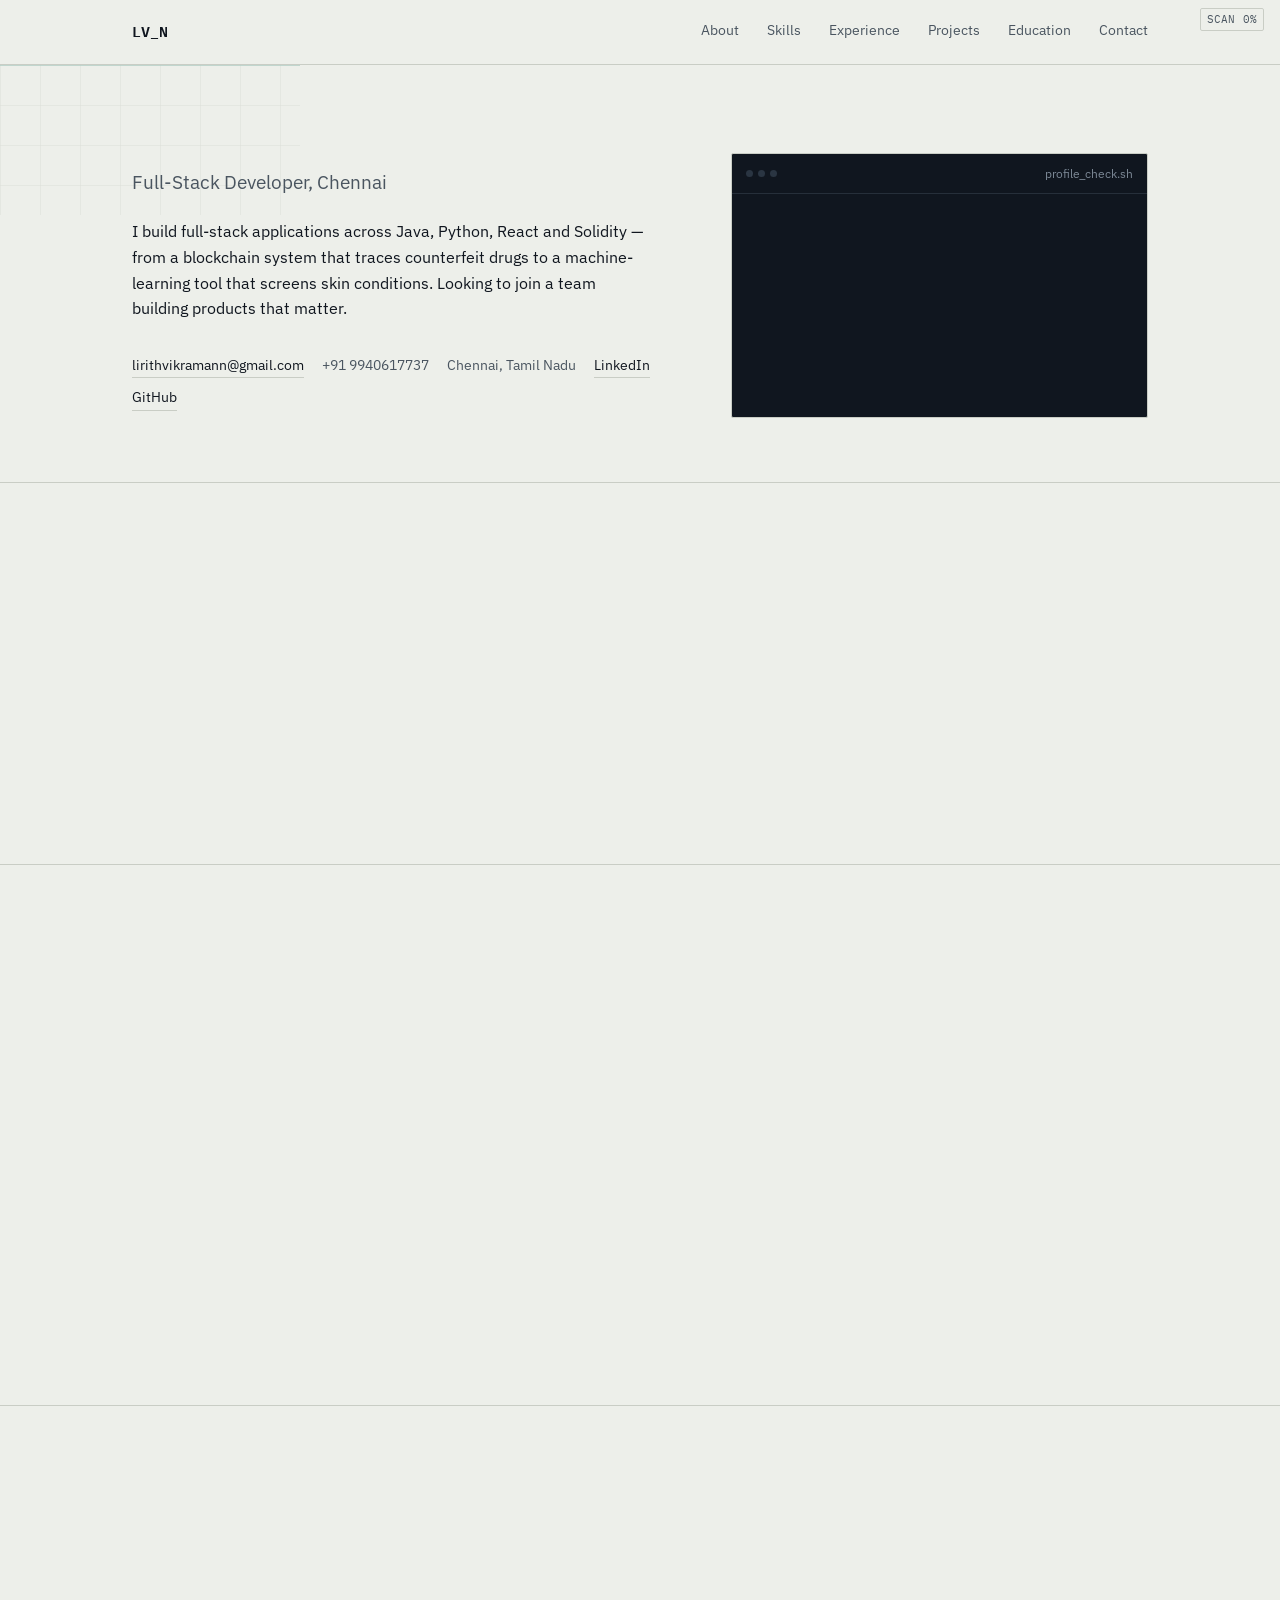
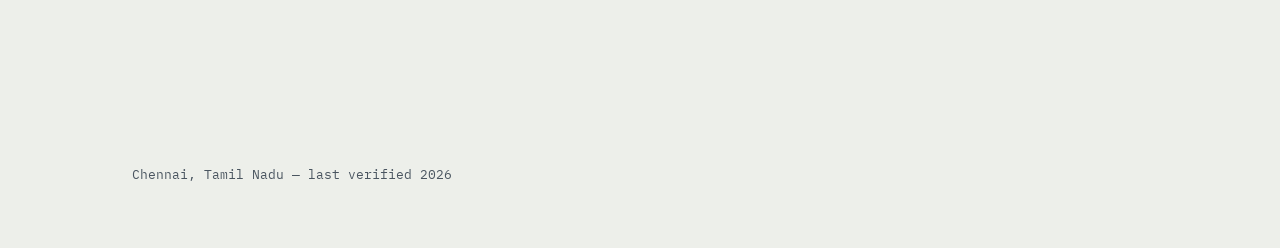
==== index.html @ 6dd8f40e "Fix Vercel static entrypoint and asset casing" ====
<!DOCTYPE html>
<html lang="en">
<head>
<meta charset="UTF-8">
<meta name="viewport" content="width=device-width, initial-scale=1.0">
<title>Lirith Vikraman N — Full-Stack Developer</title>
<link rel="preconnect" href="https://fonts.googleapis.com">
<link rel="preconnect" href="https://fonts.gstatic.com" crossorigin>
<link href="https://fonts.googleapis.com/css2?family=Space+Grotesk:wght@400;500;600;700&family=IBM+Plex+Sans:wght@400;500;600&family=IBM+Plex+Mono:wght@400;500&display=swap" rel="stylesheet">
<link rel="stylesheet" href="style.css">
</head>
<body>

<div id="scan-bar"><div id="scan-fill"></div></div>
<div id="scan-readout" class="mono">SCAN 0%</div>

<nav>
  <div class="wrap">
    <div class="nav-mark mono">LV_N</div>
    <div class="nav-links">
      <a href="#about" data-nav>About</a>
      <a href="#skills" data-nav>Skills</a>
      <a href="#experience" data-nav>Experience</a>
      <a href="#projects" data-nav>Projects</a>
      <a href="#education" data-nav>Education</a>
      <a href="#contact" data-nav>Contact</a>
    </div>
  </div>
</nav>

<header class="hero">
  <svg id="hero-grid" xmlns="http://www.w3.org/2000/svg" preserveAspectRatio="none">
    <defs>
      <pattern id="grid" width="40" height="40" patternUnits="userSpaceOnUse">
        <path d="M 40 0 L 0 0 0 40" fill="none" stroke="#C9CDC5" stroke-width="1"/>
      </pattern>
    </defs>
    <rect width="100%" height="100%" fill="url(#grid)"/>
    <line id="scanline" x1="0" y1="0" x2="100%" y2="0" stroke="#2F8F82" stroke-width="1.5" opacity="0.55"/>
  </svg>

  <div class="wrap hero-grid">
    <div>
      <h1 id="hero-name"></h1>
      <div class="role">Full-Stack Developer, Chennai</div>
      <p class="pitch">I build full-stack applications across Java, Python, React and Solidity — from a blockchain system that traces counterfeit drugs to a machine-learning tool that screens skin conditions. Looking to join a team building products that matter.</p>
      <div class="contact-row">
        <a href="mailto:lirithvikramann@gmail.com">lirithvikramann@gmail.com</a>
        <span>+91 9940617737</span>
        <span>Chennai, Tamil Nadu</span>
        <a href="#" target="_blank" rel="noopener">LinkedIn</a>
        <a href="#" target="_blank" rel="noopener">GitHub</a>
      </div>
    </div>

    <div class="console" id="console" aria-hidden="true">
      <div class="console-head">
        <div class="console-dots"><i></i><i></i><i></i></div>
        <span>profile_check.sh</span>
      </div>
      <div class="console-body">
        <div class="console-line" style="animation-delay:.1s"><span>Java, SQL</span><span class="tag">backend</span></div>
        <div class="console-line" style="animation-delay:.35s"><span>React.js, JS(ES6+)</span><span class="tag">frontend</span></div>
        <div class="console-line" style="animation-delay:.6s"><span>Solidity, Ethereum</span><span class="tag">blockchain</span></div>
        <div class="console-line" style="animation-delay:.85s"><span>Python, ML</span><span class="tag">exposure</span></div>
        <div class="console-final" style="animation-delay:1.1s">
          <div class="dot"></div>
          <b>PROFILE VERIFIED</b>
        </div>
      </div>
    </div>
  </div>
</header>

<section id="about">
  <div class="wrap content-grid">
    <h2 class="reveal">About</h2>
    <div class="about-text reveal">
      <p>I'm an Information Technology graduate from Panimalar Engineering College, working across the stack with Java, Python, React.js, Solidity and SQL. My projects lean toward systems that verify something — whether that's a drug's authenticity on a supply chain or a skin condition from an image.</p>
      <p>During a remote internship, I integrated REST APIs into a reporting pipeline, traced performance issues through log analysis, and worked Git-based sprints with a cross-functional team. I'm now looking for a full-stack role where I can keep building products people can rely on.</p>
    </div>
  </div>
</section>

<section id="skills">
  <div class="wrap content-grid">
    <h2 class="reveal">Skills</h2>
    <div class="reveal">
      <div class="skill-group">
        <h3>Languages</h3>
        <div class="chips">
          <span class="chip">Java</span><span class="chip">JavaScript (ES6+)</span><span class="chip">HTML5</span><span class="chip">CSS3</span><span class="chip">SQL</span>
        </div>
      </div>
      <div class="skill-group">
        <h3>Frontend</h3>
        <div class="chips">
          <span class="chip">Responsive Web Design</span><span class="chip">DOM Manipulation</span><span class="chip">CSS Flexbox/Grid</span>
        </div>
      </div>
      <div class="skill-group">
        <h3>Backend &amp; Database</h3>
        <div class="chips">
          <span class="chip">MySQL</span><span class="chip">Git &amp; GitHub</span>
        </div>
      </div>
      <div class="skill-group">
        <h3>Tools</h3>
        <div class="chips">
          <span class="chip">VS Code</span><span class="chip">Eclipse</span><span class="chip">EditPlus</span>
        </div>
      </div>
      <div class="skill-group">
        <h3>Exposure</h3>
        <div class="chips">
          <span class="chip">Python (ML)</span><span class="chip">Image Processing</span><span class="chip">OTP / Auth Systems</span>
        </div>
      </div>
    </div>
  </div>
</section>

<section id="experience">
  <div class="wrap content-grid">
    <h2 class="reveal">Experience</h2>
    <div class="reveal">
      <div class="exp-item">
        <div class="exp-date">Jun – Jul 2025</div>
        <div>
          <div class="exp-role">Web Developer Intern</div>
          <div class="exp-org">Remote · Undisclosed Company</div>
          <ul class="exp-list">
            <li>Integrated external REST API sources into the application data pipeline, structuring datasets for downstream reporting dashboards.</li>
            <li>Diagnosed performance bottlenecks through log analysis and documented findings for technical and non-technical stakeholders.</li>
            <li>Managed feature branches, pull requests, and deliverables via Git/GitHub in a cross-functional sprint team.</li>
          </ul>
        </div>
      </div>
    </div>
  </div>
</section>

<section id="projects">
  <div class="wrap">
    <div class="section-head">
      <h2 class="reveal">Projects</h2>
      <p class="section-note reveal">Two builds that share a theme — checking whether something is what it claims to be. Hover a card to watch its flow.</p>
    </div>

    <div class="project reveal" data-tilt>
      <div class="project-top">
        <h3>Blockchain-Based Drug Provenance &amp; Counterfeit Detection</h3>
        <div class="stack">
          <span class="chip">Solidity</span><span class="chip">Ethereum</span><span class="chip">React.js</span><span class="chip">QR</span>
        </div>
      </div>
      <p class="desc">A tamper-proof drug tracking system built on Ethereum, addressing the life-threatening risk of counterfeit pharmaceuticals in the supply chain.</p>
      <ul>
        <li>Developed smart contracts to record and verify each step of the supply chain on-chain.</li>
        <li>Integrated QR code scanning for instant authenticity checks through a React frontend.</li>
      </ul>
      <div class="verify-flow">
        <span class="verify-step">scan QR</span>
        <span class="pipeline-arrow">→</span>
        <span class="verify-step">query ledger</span>
        <span class="pipeline-arrow">→</span>
        <span class="verify-step">confirm origin</span>
        <span class="pipeline-arrow">→</span>
        <span class="verify-step">flag counterfeit</span>
      </div>
    </div>

    <div class="project reveal" data-tilt>
      <div class="project-top">
        <h3>Automated Skin Disease Detection System</h3>
        <div class="stack">
          <span class="chip">Python</span><span class="chip">Image Processing</span><span class="chip">ML</span>
        </div>
      </div>
      <p class="desc">An end-to-end diagnostic tool that classifies skin diseases from dermatological images, built as a low-cost screening alternative for early detection in resource-limited settings.</p>
      <ul>
        <li>Achieved high classification accuracy across the target disease classes.</li>
        <li>Designed as a modular pipeline so new disease classes can be added without reworking the system.</li>
      </ul>
      <div class="pipeline">
        <span class="pipeline-step">image input</span>
        <span class="pipeline-arrow">→</span>
        <span class="pipeline-step">preprocessing</span>
        <span class="pipeline-arrow">→</span>
        <span class="pipeline-step">model inference</span>
        <span class="pipeline-arrow">→</span>
        <span class="pipeline-step">result display</span>
      </div>
    </div>
  </div>
</section>

<section id="education">
  <div class="wrap">
    <div class="section-head">
      <h2 class="reveal">Education &amp; Certifications</h2>
    </div>
    <div class="two-col reveal">
      <div>
        <div class="edu-item">
          <h3>B.Tech, Information Technology</h3>
          <div class="edu-meta">Panimalar Engineering College · 2022 – 2026</div>
          <div class="cgpa">CGPA 8.00 / 10</div>
        </div>
        <div class="edu-item">
          <h3>Higher Secondary (CBSE)</h3>
          <div class="edu-meta">Bhaktavatsalam Vidyashram · Completed 2022</div>
        </div>
      </div>
      <div>
        <ul class="cert-list">
          <li><span>Cloud Computing — TCS iON</span><span class="cert-year">2024</span></li>
          <li><span>Generative AI, Oracle Certified</span><span class="cert-year">2024</span></li>
          <li><span>Cybersecurity Fundamentals — NASSCOM</span><span class="cert-year">2023</span></li>
        </ul>
      </div>
    </div>
  </div>
</section>

<footer id="contact">
  <div class="wrap">
    <div class="footer-grid">
      <h2 class="reveal">Let's build something that needs to be trusted.</h2>
      <div class="footer-links reveal">
        <a href="mailto:lirithvikramann@gmail.com">lirithvikramann@gmail.com</a>
        <span>+91 9940617737</span>
        <a href="https://www.linkedin.com/in/lirith-vikraman-n-4269a024a/" target="_blank" rel="noopener">LinkedIn</a>
        <a href="https://github.com/nlirithvikraman" target="_blank" rel="noopener">GitHub</a>
      </div>
    </div>
    <div class="fine">Chennai, Tamil Nadu — last verified 2026</div>
  </div>
</footer>

<button id="top-btn" aria-label="Back to top">↑</button>

<script src="script.js"></script>

</body>
</html>
---- style.css ----
:root{
    --ink:#10161F;
    --ink-soft:#4A5560;
    --paper:#EDEFEA;
    --panel:#E2E5DE;
    --line:#C9CDC5;
    --teal:#2F8F82;
    --teal-dim:#DDEBE8;
    --copper:#C6763A;
    --radius:2px;
  }
  *{box-sizing:border-box;}
  html{scroll-behavior:smooth;}
  body{
    margin:0;
    background:var(--paper);
    color:var(--ink);
    font-family:'IBM Plex Sans', sans-serif;
    line-height:1.6;
    -webkit-font-smoothing:antialiased;
  }
  h1,h2,h3{
    font-family:'Space Grotesk', sans-serif;
    margin:0;
    letter-spacing:-0.01em;
  }
  .mono{font-family:'IBM Plex Mono', monospace;}
  a{color:inherit;}
  a:focus-visible, button:focus-visible{outline:2px solid var(--teal); outline-offset:3px;}
  section{scroll-margin-top:64px;}
  @media (prefers-reduced-motion: reduce){
    *{animation-duration:0.01ms !important; animation-iteration-count:1 !important; transition-duration:0.01ms !important;}
    html{scroll-behavior:auto;}
  }

  .wrap{max-width:1080px; margin:0 auto; padding:0 32px; position:relative;}
  @media (max-width:640px){ .wrap{padding:0 20px;} }

  /* SCAN PROGRESS BAR */
  #scan-bar{
    position:fixed; top:0; left:0; right:0; height:3px; z-index:40;
    background:transparent;
  }
  #scan-fill{
    height:100%; width:0%; background:var(--teal);
    transition:width .08s linear;
  }
  #scan-readout{
    position:fixed; top:8px; right:16px; z-index:40;
    font-family:'IBM Plex Mono', monospace; font-size:10.5px; color:var(--ink-soft);
    background:var(--paper); padding:2px 6px; border:1px solid var(--line); border-radius:var(--radius);
    letter-spacing:.02em; pointer-events:none;
  }
  @media (max-width:640px){ #scan-readout{display:none;} }

  /* NAV */
  nav{
    position:sticky; top:0; z-index:20;
    background:rgba(237,239,234,0.92);
    backdrop-filter:blur(6px);
    border-bottom:1px solid var(--line);
  }
  nav .wrap{display:flex; align-items:center; justify-content:space-between; height:64px;}
  .nav-mark{font-weight:600; font-size:15px;}
  .nav-links{display:flex; gap:28px; font-size:14px; position:relative;}
  .nav-links a{
    text-decoration:none; color:var(--ink-soft); transition:color .15s;
    position:relative; padding-bottom:4px;
  }
  .nav-links a::after{
    content:''; position:absolute; left:0; bottom:0; height:1px; width:0;
    background:var(--teal); transition:width .25s ease;
  }
  .nav-links a:hover{color:var(--ink);}
  .nav-links a.active{color:var(--ink);}
  .nav-links a.active::after{width:100%;}
  @media (max-width:640px){ .nav-links{display:none;} }

  /* HERO */
  .hero{padding:88px 0 64px; border-bottom:1px solid var(--line); position:relative; overflow:hidden;}
  #hero-grid{position:absolute; inset:0; z-index:0; opacity:.5;}
  .hero-grid{display:grid; grid-template-columns:1.3fr 1fr; gap:56px; align-items:start; position:relative; z-index:1;}
  @media (max-width:820px){ .hero-grid{grid-template-columns:1fr;} }

  .hero h1{font-size:clamp(40px,6vw,64px); font-weight:600; line-height:1.02;}
  .hero h1 .ch{display:inline-block; opacity:0; transform:translateY(.35em); animation:riseIn .55s cubic-bezier(.2,.7,.2,1) forwards;}
  @keyframes riseIn{to{opacity:1; transform:translateY(0);}}
  .role{margin-top:14px; font-size:19px; color:var(--ink-soft); opacity:0; animation:fadeUp .5s ease forwards; animation-delay:.9s;}
  .pitch{margin-top:22px; max-width:52ch; color:var(--ink); font-size:16px; opacity:0; animation:fadeUp .5s ease forwards; animation-delay:1.05s;}
  .contact-row{margin-top:32px; display:flex; flex-wrap:wrap; gap:8px 18px; font-size:14px; opacity:0; animation:fadeUp .5s ease forwards; animation-delay:1.2s;}
  @keyframes fadeUp{from{opacity:0; transform:translateY(8px);} to{opacity:1; transform:translateY(0);}}
  .contact-row span{color:var(--ink-soft);}
  .contact-row a{text-decoration:none; border-bottom:1px solid var(--line); padding-bottom:1px; transition:border-color .15s, color .15s;}
  .contact-row a:hover{border-color:var(--teal); color:var(--teal);}

  /* verification console */
  .console{
    border:1px solid var(--line);
    background:var(--ink);
    color:#DCE3DE;
    border-radius:var(--radius);
    overflow:hidden;
    position:relative;
  }
  .console-head{
    display:flex; align-items:center; justify-content:space-between;
    padding:10px 14px; border-bottom:1px solid #262F3A;
    font-size:12px; color:#7C8896;
  }
  .console-dots{display:flex; gap:5px;}
  .console-dots i{width:7px; height:7px; border-radius:50%; background:#2A3542; display:inline-block;}
  .console-body{padding:18px 16px 20px; font-size:13px;}
  .console-line{
    display:flex; justify-content:space-between; gap:10px;
    padding:6px 0; opacity:0; transform:translateY(4px);
    border-bottom:1px dashed #1E2731;
  }
  .console.replay .console-line{animation:reveal .4s ease forwards;}
  .console-line:last-of-type{border-bottom:none;}
  .console-line .tag{color:#8FA6A1;}
  @keyframes reveal{to{opacity:1; transform:translateY(0);}}
  .console-final{
    margin-top:14px; padding-top:14px; border-top:1px solid #262F3A;
    display:flex; align-items:center; gap:10px;
    opacity:0;
  }
  .console.replay .console-final{animation:reveal .4s ease forwards;}
  .console-final .dot{width:8px; height:8px; border-radius:50%; background:#3FBBA7; box-shadow:0 0 0 3px rgba(63,187,167,0.18); animation:pulse 2s ease-in-out infinite;}
  @keyframes pulse{0%,100%{box-shadow:0 0 0 3px rgba(63,187,167,0.18);} 50%{box-shadow:0 0 0 6px rgba(63,187,167,0.1);}}
  .console-final b{color:#3FBBA7; font-weight:600; letter-spacing:.02em;}

  /* SECTION shell */
  section{padding:64px 0; border-bottom:1px solid var(--line);}
  .section-head{display:grid; grid-template-columns:200px 1fr; gap:32px; margin-bottom:36px;}
  @media (max-width:700px){ .section-head{grid-template-columns:1fr; gap:8px;} }
  .section-head h2{font-size:26px; font-weight:600;}
  .section-note{color:var(--ink-soft); font-size:14px; max-width:46ch; padding-top:4px;}

  .content-grid{display:grid; grid-template-columns:200px 1fr; gap:32px;}
  @media (max-width:700px){ .content-grid{grid-template-columns:1fr;} }

  .reveal{opacity:0; transform:translateY(14px); transition:opacity .55s ease, transform .55s ease;}
  .reveal.in{opacity:1; transform:translateY(0);}

  /* ABOUT */
  .about-text{max-width:62ch; font-size:16px;}
  .about-text p + p{margin-top:14px;}

  /* SKILLS */
  .skill-group{margin-bottom:22px;}
  .skill-group:last-child{margin-bottom:0;}
  .skill-group h3{font-size:13px; font-weight:500; color:var(--ink-soft); margin-bottom:10px; font-family:'IBM Plex Sans',sans-serif;}
  .chips{display:flex; flex-wrap:wrap; gap:8px;}
  .chip{
    font-family:'IBM Plex Mono', monospace; font-size:12.5px;
    padding:6px 11px; border:1px solid var(--line); border-radius:var(--radius);
    background:var(--panel); color:var(--ink);
    transition:transform .15s ease, border-color .15s ease, background .15s ease, color .15s ease;
  }
  .chip:hover{
    transform:translateY(-2px);
    border-color:var(--teal); color:var(--teal); background:var(--teal-dim);
  }

  /* EXPERIENCE */
  .exp-item{display:grid; grid-template-columns:120px 1fr; gap:24px;}
  @media (max-width:700px){ .exp-item{grid-template-columns:1fr; gap:6px;} }
  .exp-date{font-family:'IBM Plex Mono', monospace; font-size:13px; color:var(--ink-soft); padding-top:2px;}
  .exp-role{font-size:18px; font-weight:600; font-family:'Space Grotesk',sans-serif;}
  .exp-org{color:var(--ink-soft); font-size:14px; margin-top:2px;}
  .exp-list{margin:14px 0 0; padding-left:18px;}
  .exp-list li{margin-bottom:8px; font-size:15px;}

  /* PROJECTS */
  .project{
    border:1px solid var(--line); border-radius:var(--radius);
    background:var(--panel); padding:28px; margin-bottom:24px;
    position:relative; overflow:hidden;
  }
  .project::before{
    content:''; position:absolute; inset:0; pointer-events:none;
    background:radial-gradient(220px circle at var(--mx,50%) var(--my,50%), rgba(47,143,130,0.12), transparent 70%);
    opacity:0; transition:opacity .25s ease;
  }
  .project:hover::before{opacity:1;}
  .project:last-child{margin-bottom:0;}
  .project-top{display:flex; justify-content:space-between; align-items:flex-start; gap:16px; flex-wrap:wrap; position:relative;}
  .project h3{font-size:20px; font-weight:600; max-width:34ch;}
  .stack{display:flex; flex-wrap:wrap; gap:6px; justify-content:flex-end;}
  .project p.desc{margin-top:14px; font-size:15px; max-width:66ch; position:relative;}
  .project ul{margin:12px 0 0; padding-left:18px; position:relative;}
  .project li{font-size:14.5px; margin-bottom:6px;}

  .pipeline{
    display:flex; align-items:center; flex-wrap:wrap; gap:0;
    margin-top:20px; padding-top:18px; border-top:1px dashed var(--line);
    position:relative;
  }
  .pipeline-step{
    font-family:'IBM Plex Mono', monospace; font-size:12px;
    padding:7px 12px; border:1px solid var(--line); border-radius:var(--radius);
    background:var(--paper); white-space:nowrap;
    transition:border-color .2s ease, color .2s ease;
  }
  .pipeline-arrow{color:var(--ink-soft); padding:0 8px; font-size:13px;}
  .project.animate-flow .pipeline-step{animation:stepLight 2.2s ease-in-out infinite;}
  .project.animate-flow .pipeline-step:nth-child(1){animation-delay:0s;}
  .project.animate-flow .pipeline-step:nth-child(3){animation-delay:.4s;}
  .project.animate-flow .pipeline-step:nth-child(5){animation-delay:.8s;}
  .project.animate-flow .pipeline-step:nth-child(7){animation-delay:1.2s;}
  @keyframes stepLight{0%,100%{border-color:var(--line); color:var(--ink);} 20%{border-color:var(--teal); color:var(--teal);}}

  .verify-flow{
    display:flex; align-items:center; flex-wrap:wrap; gap:0;
    margin-top:20px; padding-top:18px; border-top:1px dashed var(--line);
    position:relative;
  }
  .verify-step{
    font-family:'IBM Plex Mono', monospace; font-size:12px;
    padding:7px 12px; border:1px solid var(--teal); color:var(--teal);
    border-radius:var(--radius); background:var(--teal-dim); white-space:nowrap;
  }
  .project.animate-flow .verify-step{animation:stepLight2 2.2s ease-in-out infinite;}
  .project.animate-flow .verify-step:nth-child(1){animation-delay:0s;}
  .project.animate-flow .verify-step:nth-child(3){animation-delay:.4s;}
  .project.animate-flow .verify-step:nth-child(5){animation-delay:.8s;}
  .project.animate-flow .verify-step:nth-child(7){animation-delay:1.2s;}
  @keyframes stepLight2{0%,100%{background:var(--teal-dim);} 20%{background:var(--teal); color:var(--ink);}}

  /* EDU + CERTS */
  .two-col{display:grid; grid-template-columns:1fr 1fr; gap:40px;}
  @media (max-width:700px){ .two-col{grid-template-columns:1fr;} }
  .edu-item{margin-bottom:20px;}
  .edu-item:last-child{margin-bottom:0;}
  .edu-item h3{font-size:16px; font-weight:600; font-family:'Space Grotesk',sans-serif;}
  .edu-meta{color:var(--ink-soft); font-size:13.5px; margin-top:3px;}
  .cgpa{display:inline-block; margin-top:6px; font-family:'IBM Plex Mono',monospace; font-size:12px; color:var(--teal);}

  .cert-list{list-style:none; margin:0; padding:0;}
  .cert-list li{
    display:flex; justify-content:space-between; gap:12px;
    padding:12px 0; border-bottom:1px solid var(--line); font-size:14.5px;
    transition:padding-left .2s ease;
  }
  .cert-list li:hover{padding-left:6px;}
  .cert-list li:last-child{border-bottom:none;}
  .cert-year{font-family:'IBM Plex Mono',monospace; font-size:12.5px; color:var(--ink-soft); white-space:nowrap;}

  /* FOOTER */
  footer{padding:56px 0 64px;}
  .footer-grid{display:flex; justify-content:space-between; align-items:flex-end; flex-wrap:wrap; gap:24px;}
  footer h2{font-size:30px; font-weight:600; max-width:14ch;}
  .footer-links{display:flex; flex-direction:column; gap:6px; font-size:14.5px; text-align:right;}
  .footer-links a{text-decoration:none; border-bottom:1px solid var(--line); transition:border-color .15s, color .15s;}
  .footer-links a:hover{border-color:var(--teal); color:var(--teal);}
  @media (max-width:640px){ .footer-links{text-align:left;} }
  .fine{margin-top:40px; font-size:12.5px; color:var(--ink-soft); font-family:'IBM Plex Mono',monospace;}

  /* back to top */
  #top-btn{
    position:fixed; right:20px; bottom:20px; z-index:30;
    width:38px; height:38px; border-radius:50%;
    background:var(--ink); color:#DCE3DE; border:none; cursor:pointer;
    display:flex; align-items:center; justify-content:center;
    font-family:'IBM Plex Mono',monospace; font-size:15px;
    opacity:0; pointer-events:none; transform:translateY(8px);
    transition:opacity .25s ease, transform .25s ease;
  }
  #top-btn.show{opacity:1; pointer-events:auto; transform:translateY(0);}
  #top-btn:hover{background:var(--teal);}
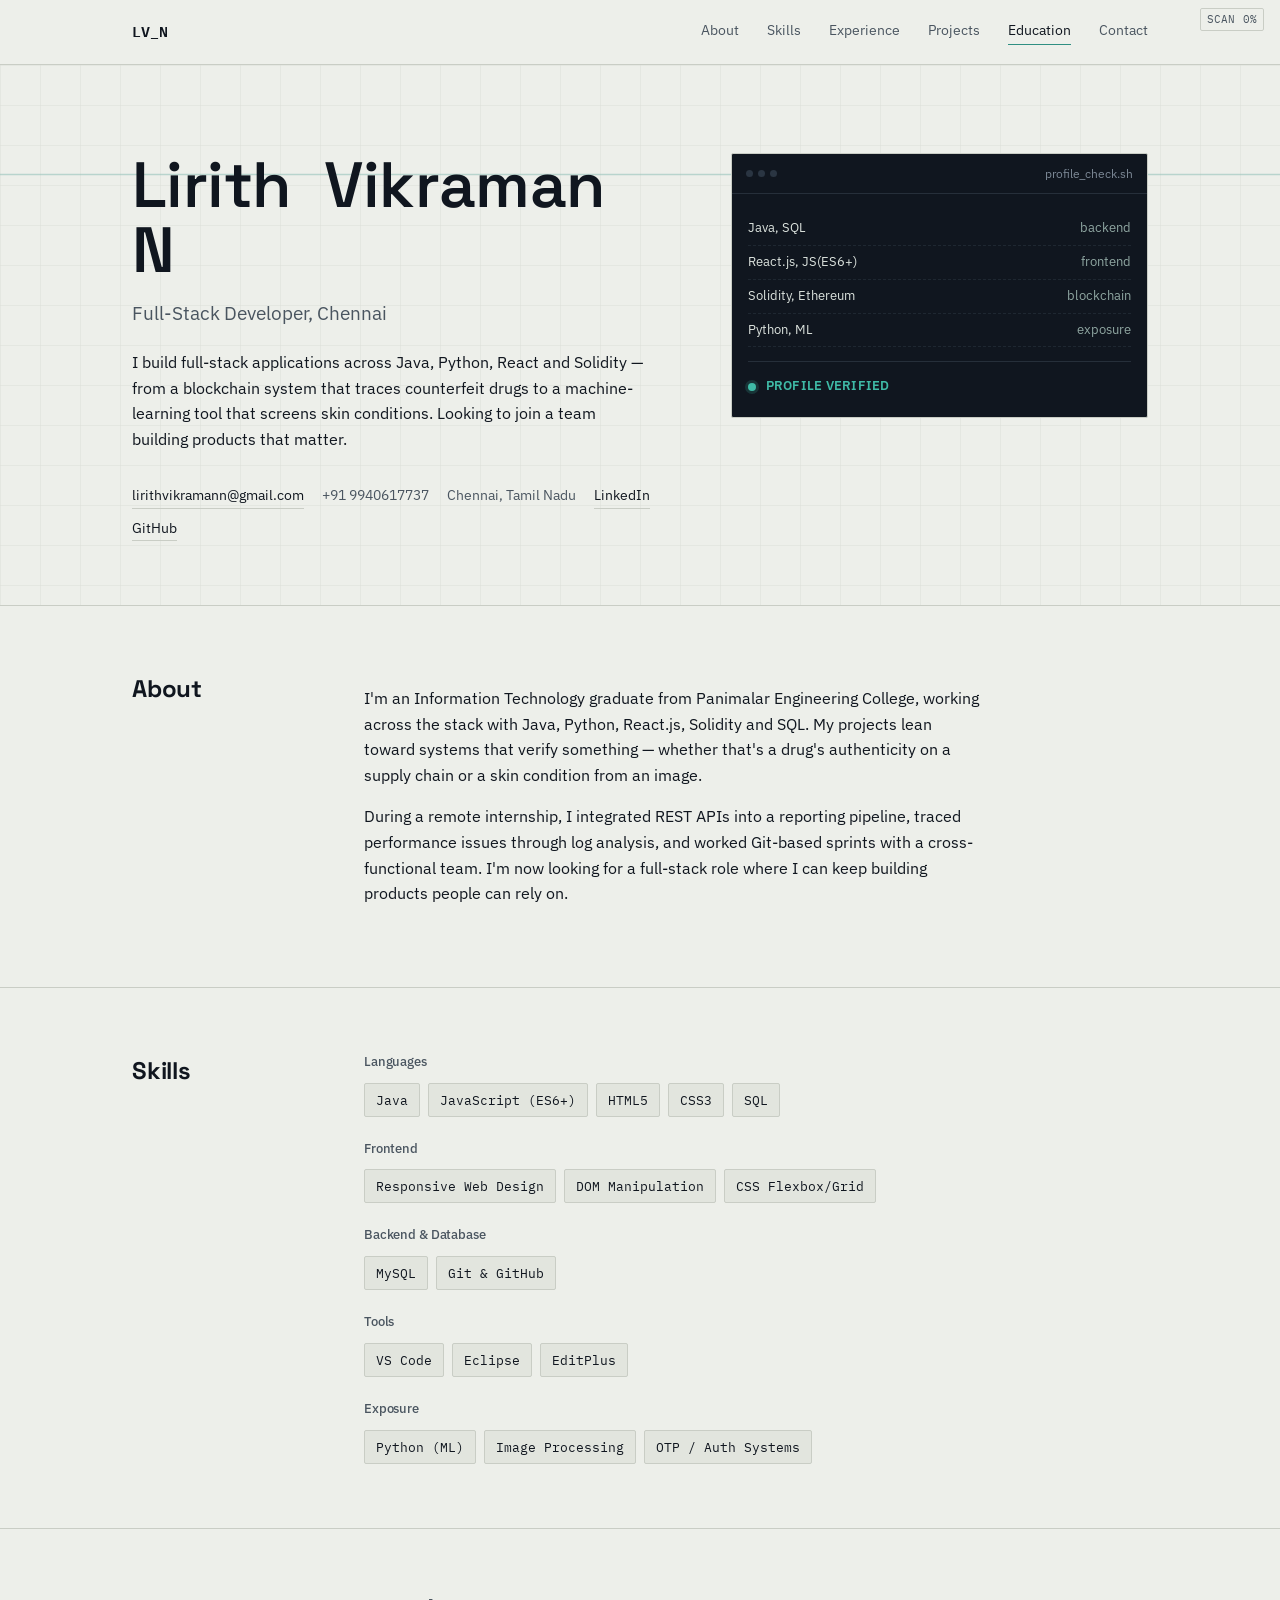
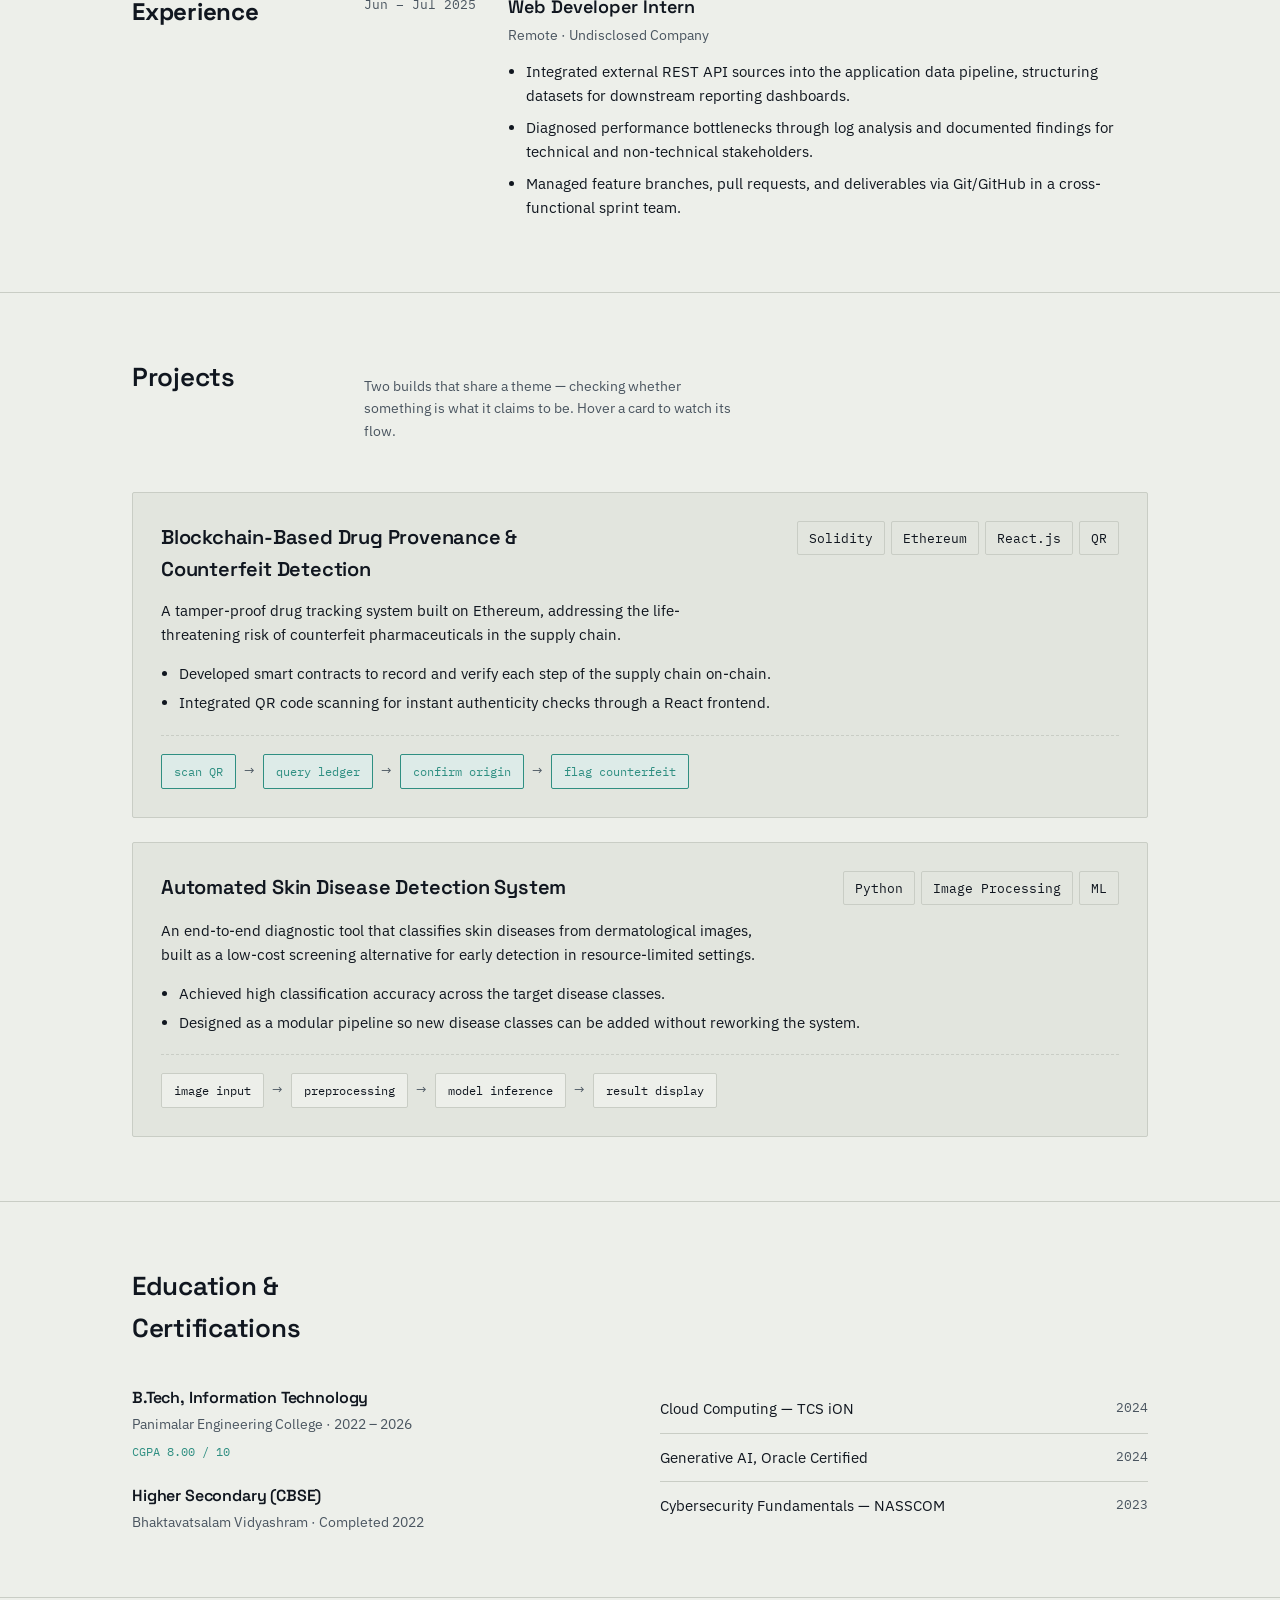
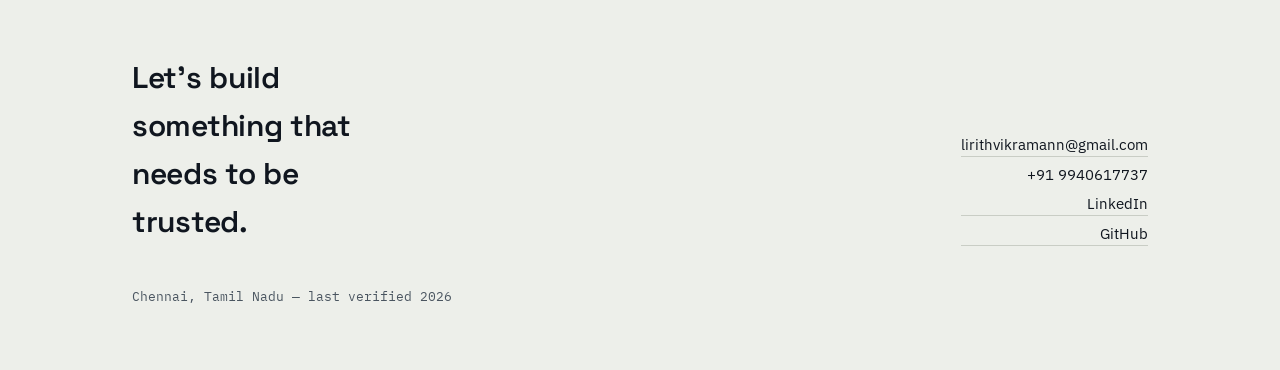
==== commit 46c7bb30: "Update portfolio profile links" ====
--- a/index.html
+++ b/index.html
@@ -49,8 +49,8 @@
         <a href="mailto:lirithvikramann@gmail.com">lirithvikramann@gmail.com</a>
         <span>+91 9940617737</span>
         <span>Chennai, Tamil Nadu</span>
-        <a href="#" target="_blank" rel="noopener">LinkedIn</a>
-        <a href="#" target="_blank" rel="noopener">GitHub</a>
+        <a href="https://www.linkedin.com/in/lirith-vikraman-n-4269a024a/" target="_blank" rel="noopener">LinkedIn</a>
+        <a href="https://github.com/nlirithvikraman" target="_blank" rel="noopener">GitHub</a>
       </div>
     </div>
 
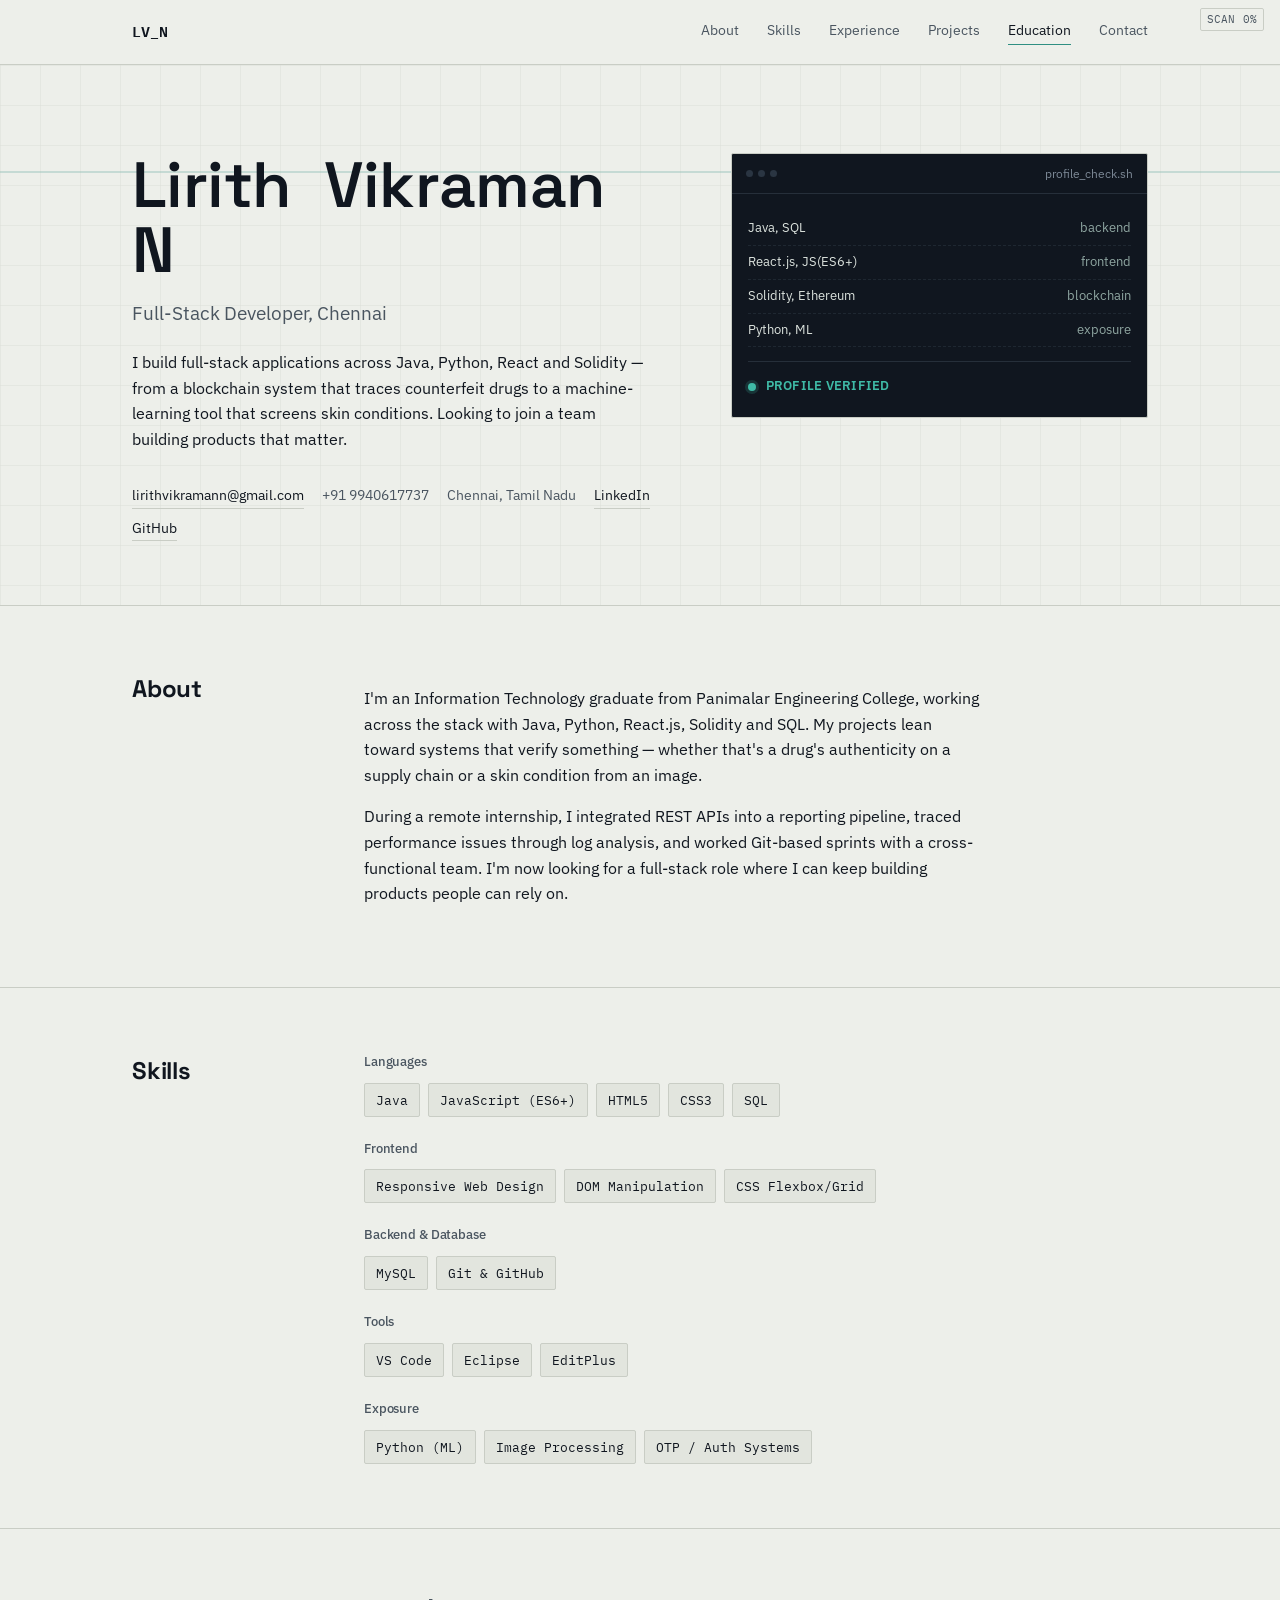
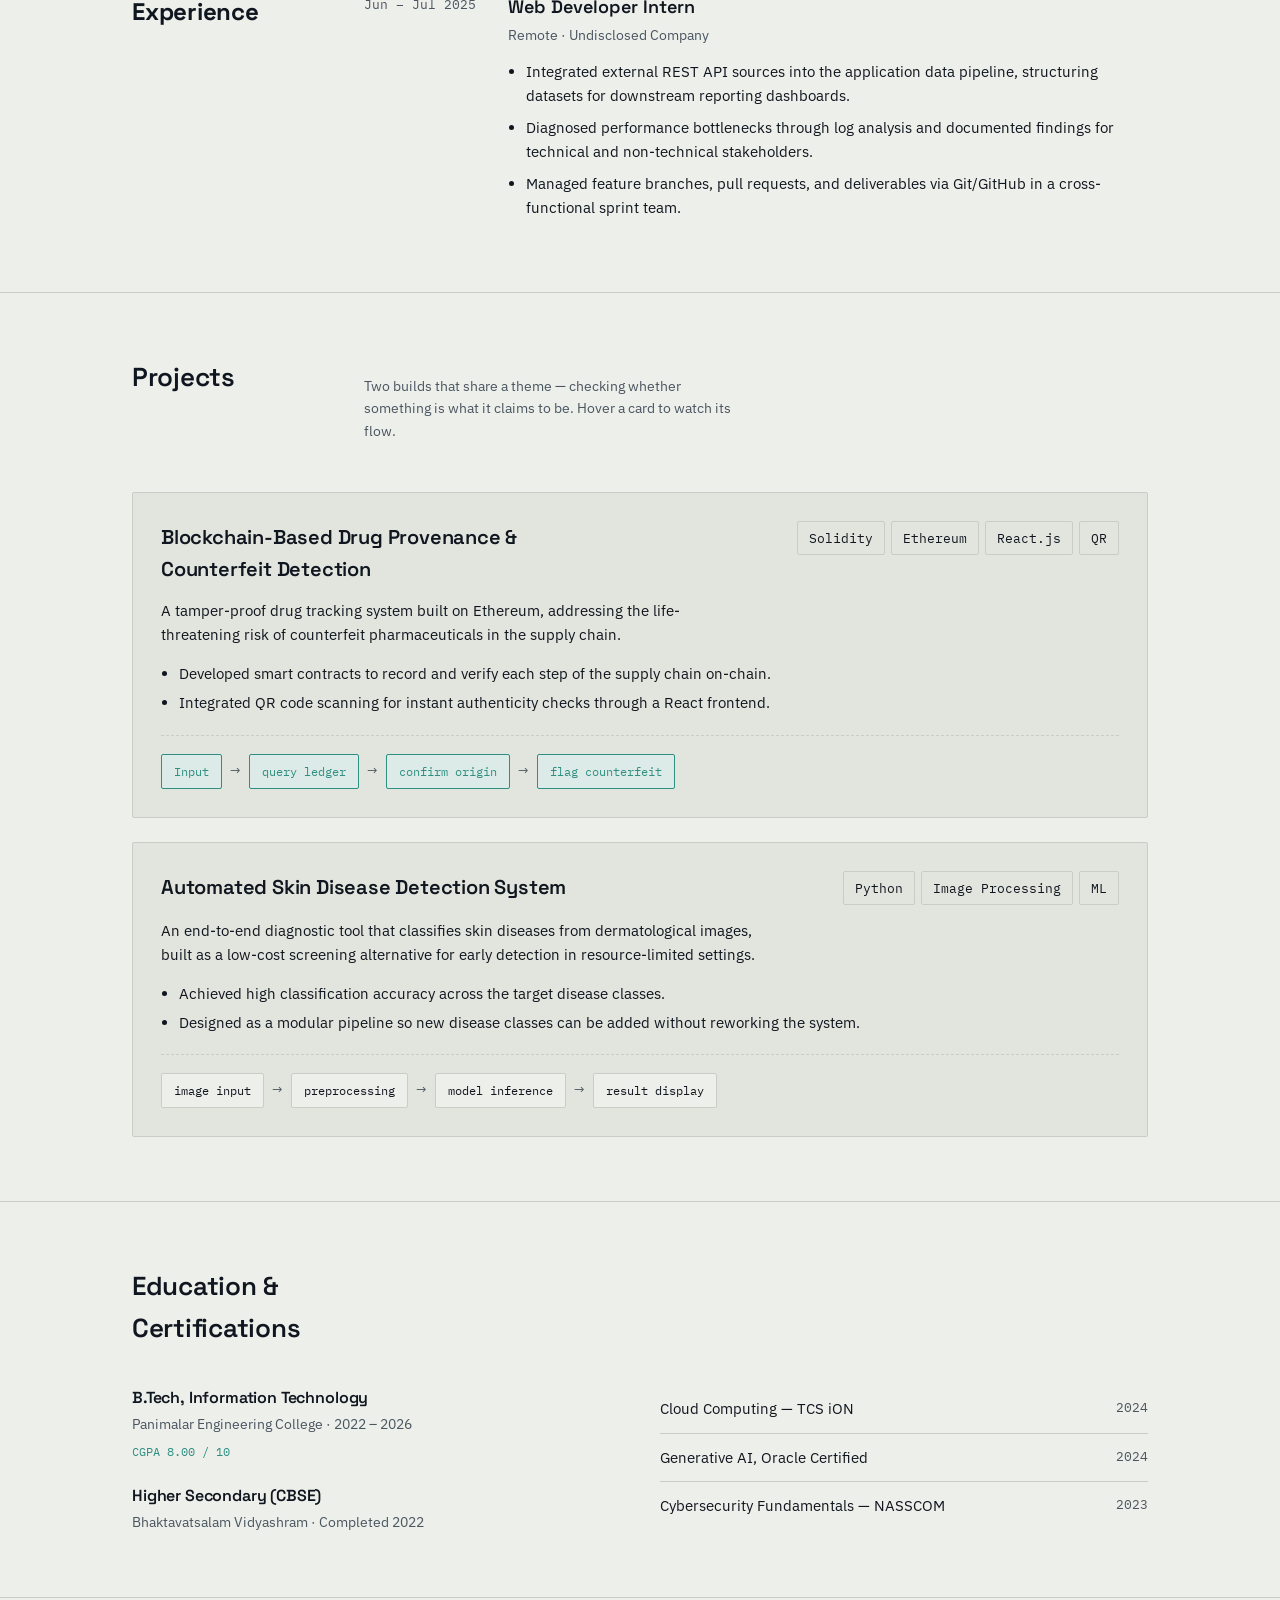
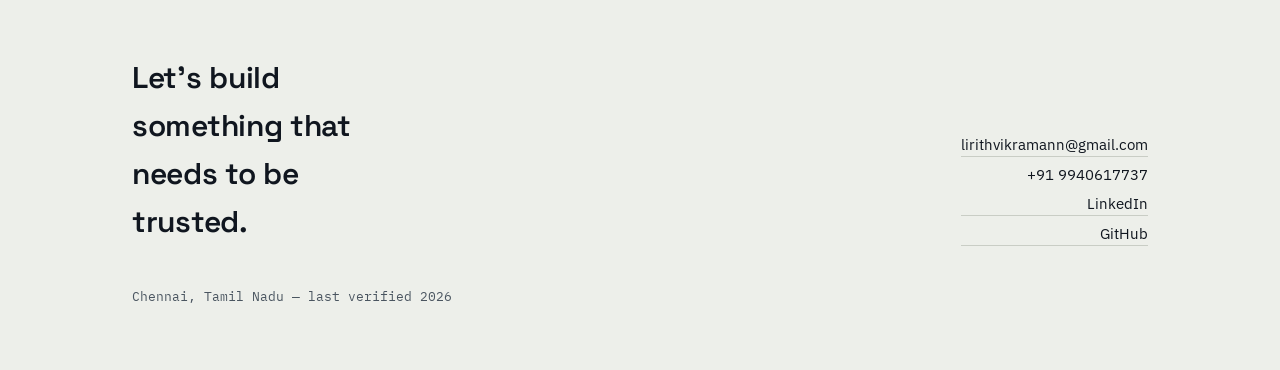
==== commit be590855: "Update verification flow label" ====
--- a/index.html
+++ b/index.html
@@ -161,7 +161,7 @@
         <li>Integrated QR code scanning for instant authenticity checks through a React frontend.</li>
       </ul>
       <div class="verify-flow">
-        <span class="verify-step">scan QR</span>
+        <span class="verify-step">Input</span>
         <span class="pipeline-arrow">→</span>
         <span class="verify-step">query ledger</span>
         <span class="pipeline-arrow">→</span>
